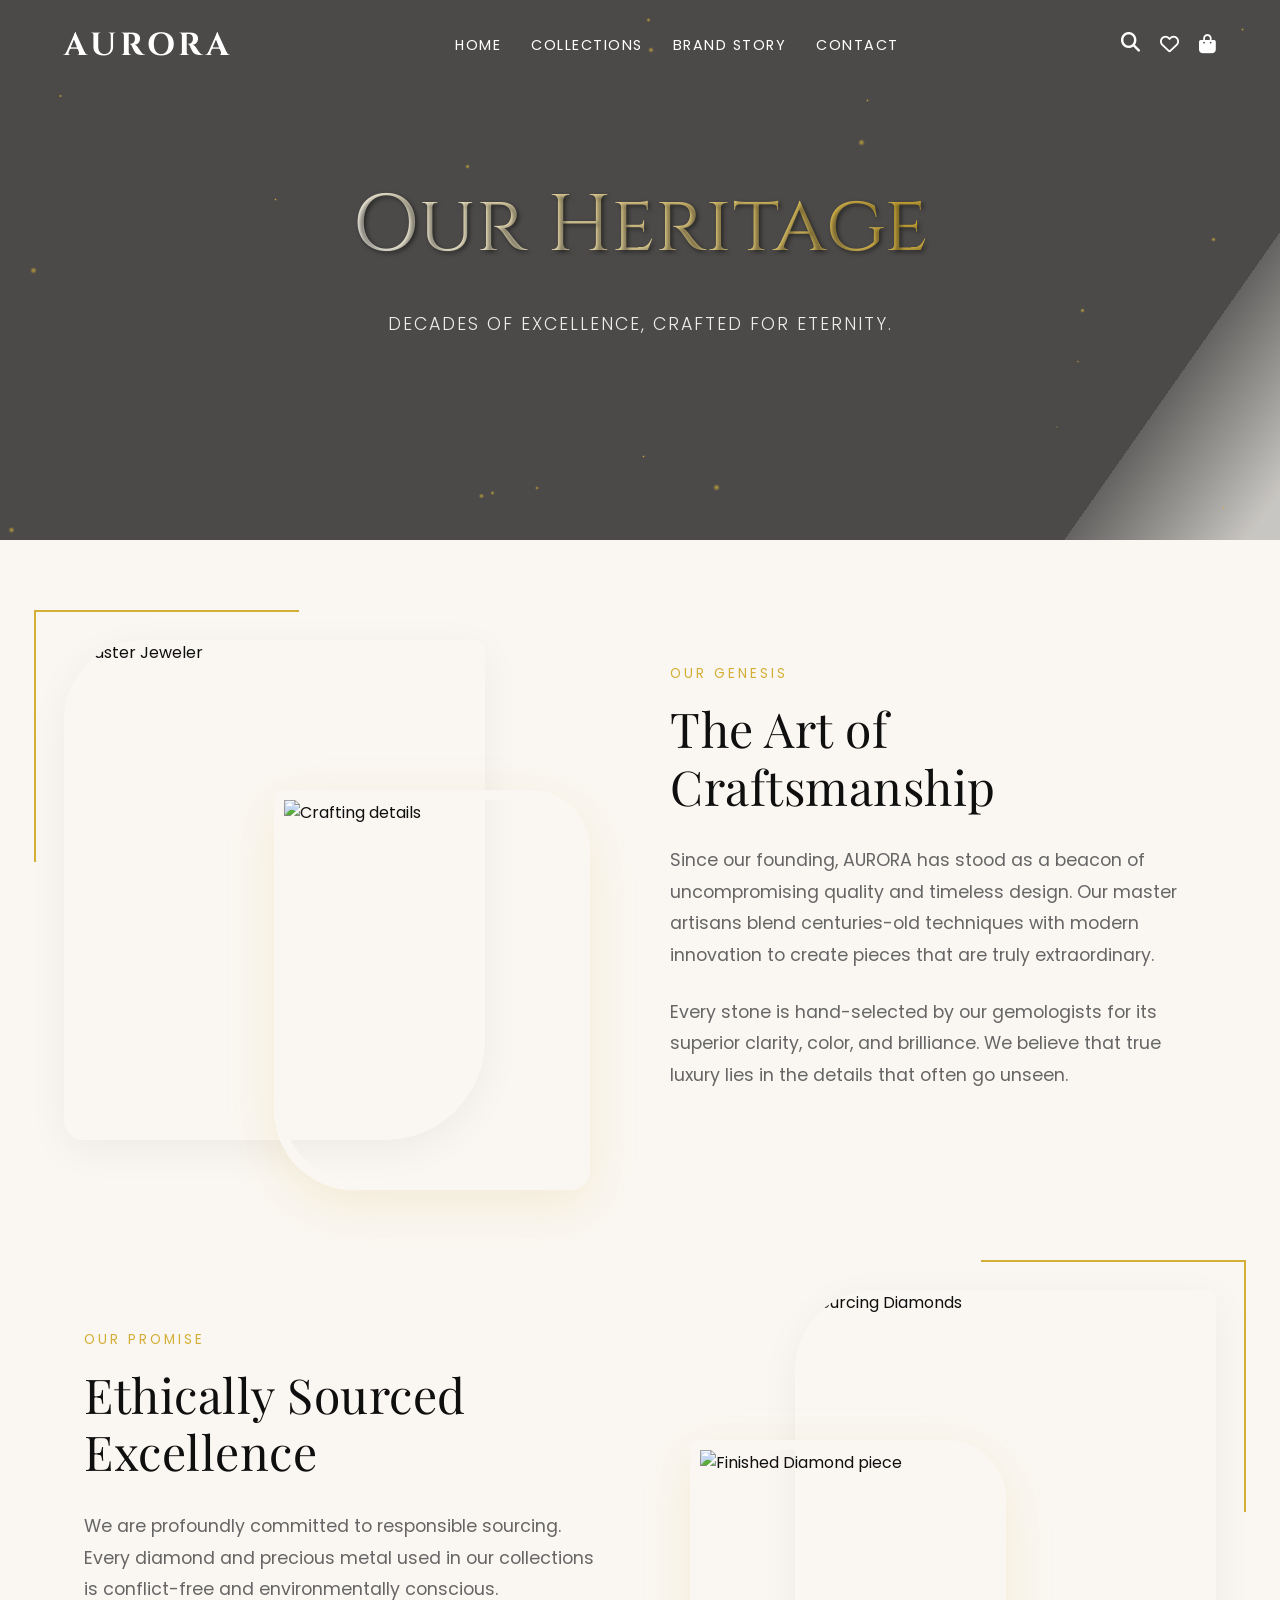
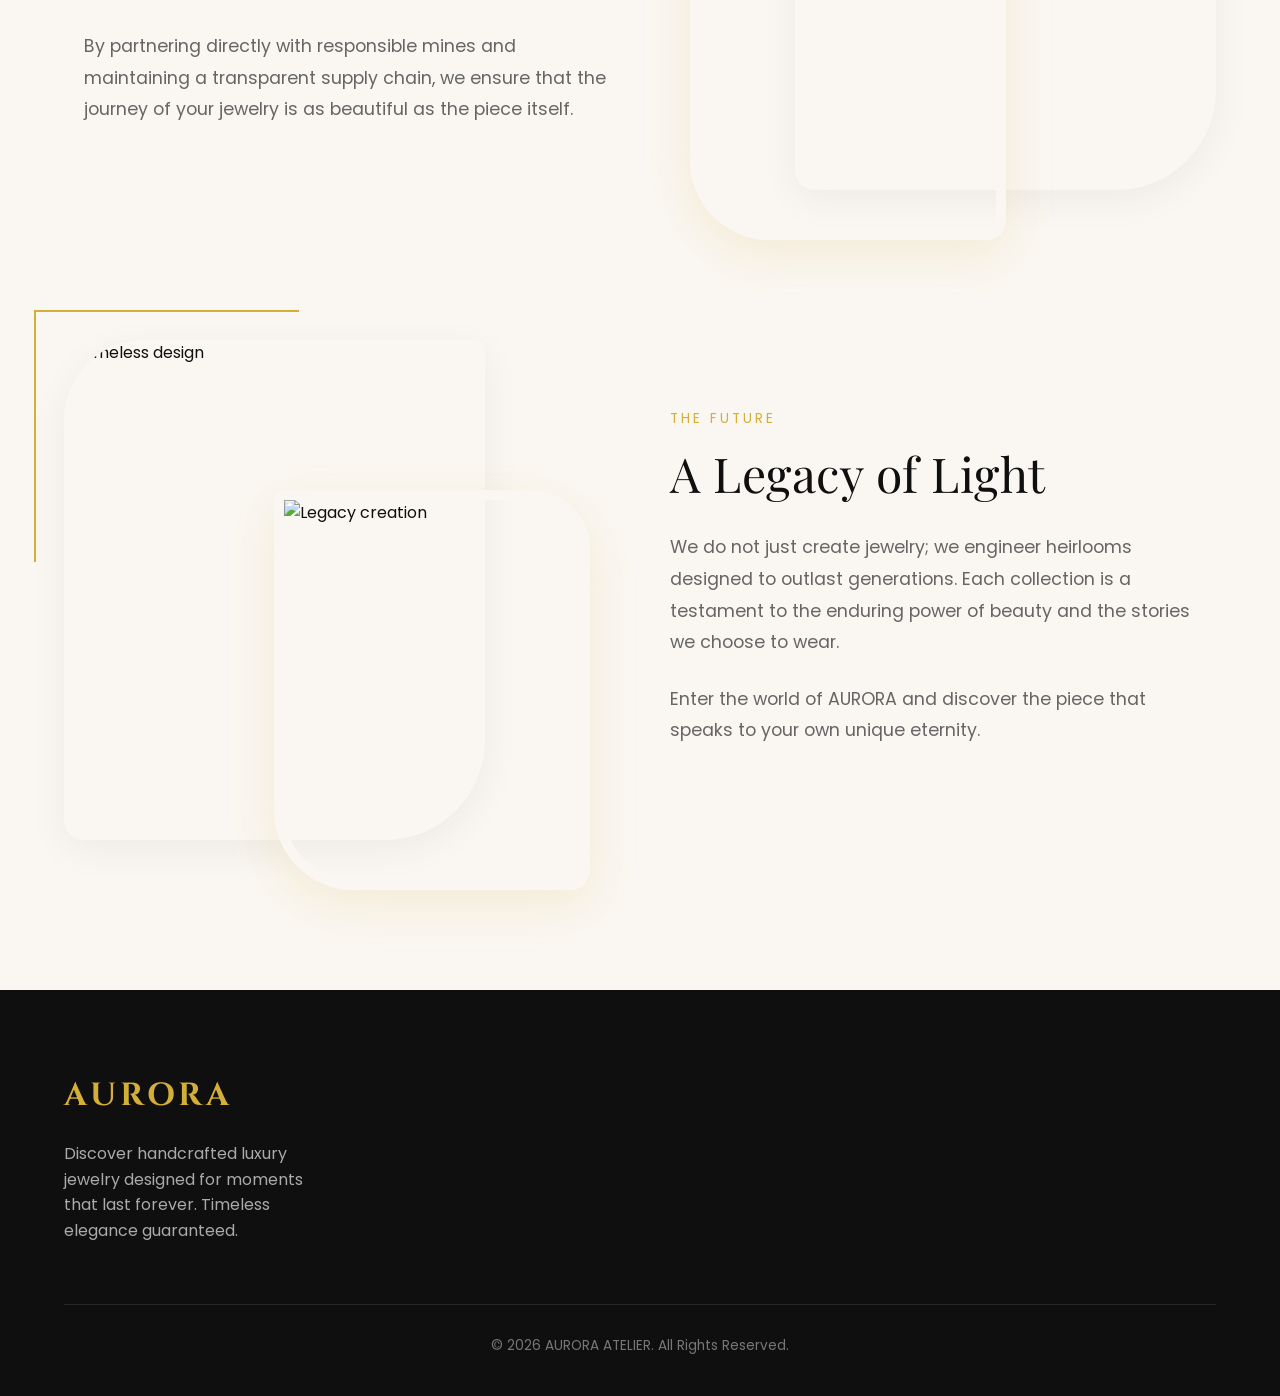
==== about.html @ 14963437 "Initial commit" ====
<!DOCTYPE html>
<html lang="en">

<head>
    <meta charset="UTF-8">
    <meta name="viewport" content="width=device-width, initial-scale=1.0">
    <title>Brand Story | AURORA Luxury Jewelry</title>
    <!-- FontAwesome -->
    <link rel="stylesheet" href="https://cdnjs.cloudflare.com/ajax/libs/font-awesome/6.4.0/css/all.min.css">
    <link rel="stylesheet" href="style.css">
    <style>
        .story-section-page {
            padding: 100px 0;
            background-color: var(--bg-color);
        }

        .story-container-alt {
            display: flex;
            align-items: center;
            gap: 80px;
            margin-bottom: 150px;
        }

        .story-image-group {
            flex: 1;
            position: relative;
            min-height: 500px;
        }

        .story-img-main {
            width: 80%;
            height: 500px;
            object-fit: cover;
            position: relative;
            z-index: 2;
            box-shadow: var(--box-shadow-premium);
            border-radius: 80px 10px 100px 20px;
            transition: border-radius 0.5s ease;
        }

        .story-img-main:hover {
            border-radius: 20px 100px 10px 80px;
        }

        .story-img-accent {
            position: absolute;
            width: 60%;
            height: 400px;
            object-fit: cover;
            bottom: -50px;
            right: 0;
            z-index: 3;
            border: 10px solid var(--bg-color);
            box-shadow: var(--box-shadow-hover);
            border-radius: 10px 60px 20px 80px;
            transition: border-radius 0.5s ease;
        }

        .story-img-accent:hover {
            border-radius: 80px 20px 60px 10px;
        }

        .story-image-group::before {
            content: '';
            position: absolute;
            top: -30px;
            left: -30px;
            width: 50%;
            height: 50%;
            border-top: 2px solid var(--secondary-color);
            border-left: 2px solid var(--secondary-color);
            z-index: 1;
        }

        .story-text-content {
            flex: 1;
            padding-right: 20px;
        }

        .story-tagline {
            color: var(--secondary-color);
            font-family: var(--font-body);
            text-transform: uppercase;
            letter-spacing: 3px;
            font-size: 0.85rem;
            margin-bottom: 15px;
            display: block;
        }

        .story-text-content h2 {
            font-size: 3rem;
            margin-bottom: 30px;
            color: var(--primary-color);
            line-height: 1.2;
        }

        .story-text-content p {
            font-size: 1.1rem;
            color: var(--text-muted);
            margin-bottom: 25px;
            line-height: 1.8;
        }

        .story-container-alt.reverse {
            flex-direction: row-reverse;
        }

        .story-container-alt.reverse .story-image-group::before {
            left: auto;
            right: -30px;
            border-left: none;
            border-right: 2px solid var(--secondary-color);
        }

        .story-container-alt.reverse .story-img-main {
            margin-left: auto;
        }

        .story-container-alt.reverse .story-img-accent {
            left: 0;
            right: auto;
        }

        .story-container-alt.reverse .story-text-content {
            padding-right: 0;
            padding-left: 20px;
        }

        @media (max-width: 900px) {
            .story-container-alt {
                flex-direction: column !important;
                gap: 60px;
                margin-bottom: 100px;
            }

            .story-image-group {
                width: 100%;
                min-height: auto;
            }

            .story-img-main,
            .story-img-accent {
                position: static;
                width: 100%;
                height: 350px;
                margin-bottom: 20px;
                border: none;
            }

            .story-image-group::before {
                display: none;
            }

            .story-text-content {
                padding: 0 !important;
            }
        }
    </style>
</head>

<body>

    <!-- Header & Navigation -->
    <header class="header">
        <div class="container nav-container">
            <a href="index.html" class="logo">AURORA</a>

            <nav class="nav-menu">
                <a href="index.html" class="nav-link">Home</a>
                <a href="collections.html" class="nav-link">Collections</a>
                <a href="about.html" class="nav-link">Brand Story</a>
                <a href="contact.html" class="nav-link">Contact</a>
            </nav>

            <div class="header-icons">
                <i class="fa-solid fa-magnifying-glass" title="Search"></i>
                <a href="favourite.html"><i class="fa-regular fa-heart" title="Wishlist"></i></a>
                <a href="addedtocart.html"><i class="fa-solid fa-bag-shopping" title="Cart"></i></a>
                <button class="hamburger">
                    <i class="fa-solid fa-bars"></i>
                </button>
            </div>
        </div>
    </header>

    <!-- Page Hero Section -->
    <section class="hero page-hero">
        <div class="hero-bg reveal-image"
            style="background-image: url('https://images.pexels.com/photos/1446161/pexels-photo-1446161.jpeg');">
        </div>
        <div class="particles"></div>
        <div class="hero-content reveal-fade">
            <h1 class="hero-title">Our Heritage</h1>
            <p class="hero-subtitle">Decades of excellence, crafted for eternity.</p>
        </div>
    </section>

    <section class="story-section-page">
        <div class="container">
            <div class="story-container-alt">
                <div class="story-image-group reveal-card-left">
                    <img src="https://cdn.pixabay.com/photo/2016/11/29/03/23/accessory-1867039_1280.jpg"
                        alt="Master Jeweler" class="story-img-main">
                    <img src="https://images.pexels.com/photos/1446161/pexels-photo-1446161.jpeg" alt="Crafting details"
                        class="story-img-accent reveal-image" style="transition-delay: 0.2s;">
                </div>
                <div class="story-text-content reveal-fade" style="transition-delay: 0.1s;">
                    <span class="story-tagline">Our Genesis</span>
                    <h2 class="reveal-text">The Art of Craftsmanship</h2>
                    <p>Since our founding, AURORA has stood as a beacon of uncompromising quality and timeless design.
                        Our master artisans blend centuries-old techniques with modern innovation to create pieces that
                        are truly extraordinary.</p>
                    <p>Every stone is hand-selected by our gemologists for its superior clarity, color, and brilliance.
                        We believe that true luxury lies in the details that often go unseen.</p>
                </div>
            </div>

            <div class="story-container-alt reverse">
                <div class="story-image-group reveal-card-right">
                    <img src="https://images.pexels.com/photos/33222148/pexels-photo-33222148.jpeg"
                        alt="Sourcing Diamonds" class="story-img-main">
                    <img src="https://images.pexels.com/photos/2735981/pexels-photo-2735981.jpeg"
                        alt="Finished Diamond piece" class="story-img-accent reveal-image"
                        style="transition-delay: 0.2s;">
                </div>
                <div class="story-text-content reveal-fade" style="transition-delay: 0.1s;">
                    <span class="story-tagline">Our Promise</span>
                    <h2 class="reveal-text">Ethically Sourced Excellence</h2>
                    <p>We are profoundly committed to responsible sourcing. Every diamond and precious metal used in our
                        collections is conflict-free and environmentally conscious.</p>
                    <p>By partnering directly with responsible mines and maintaining a transparent supply chain, we
                        ensure that the journey of your jewelry is as beautiful as the piece itself.</p>
                </div>
            </div>

            <div class="story-container-alt" style="margin-bottom: 50px;">
                <div class="story-image-group reveal-card-left">
                    <img src="https://plus.unsplash.com/premium_photo-1681276169450-4504a2442173?q=80&w=387&auto=format&fit=crop&ixlib=rb-4.1.0&ixid=M3wxMjA3fDB8MHxwaG90by1wYWdlfHx8fGVufDB8fHx8fA%3D%3D"
                        alt="Timeless design" class="story-img-main">
                    <img src="https://cdn.pixabay.com/photo/2023/05/23/09/23/pearl-8012322_1280.jpg"
                        alt="Legacy creation" class="story-img-accent reveal-image" style="transition-delay: 0.2s;">
                </div>
                <div class="story-text-content reveal-fade" style="transition-delay: 0.1s;">
                    <span class="story-tagline">The Future</span>
                    <h2 class="reveal-text">A Legacy of Light</h2>
                    <p>We do not just create jewelry; we engineer heirlooms designed to outlast generations. Each
                        collection is a testament to the enduring power of beauty and the stories we choose to wear.</p>
                    <p>Enter the world of AURORA and discover the piece that speaks to your own unique eternity.</p>
                </div>
            </div>
        </div>
    </section>

    <!-- Footer -->
    <footer class="footer">
        <div class="container">
            <div class="footer-grid">
                <div class="footer-brand">
                    <a href="index.html" class="logo">AURORA</a>
                    <p>Discover handcrafted luxury jewelry designed for moments that last forever. Timeless elegance
                        guaranteed.</p>
                </div>
            </div>

            <div class="footer-bottom">
                <p>&copy; 2026 AURORA ATELIER. All Rights Reserved.</p>
            </div>
        </div>
    </footer>

    <!-- Search Overlay -->
    <div class="search-overlay">
        <div class="search-close"><i class="fa-solid fa-xmark"></i></div>
        <div class="search-container">
            <h2>What are you looking for?</h2>
            <form class="search-form"
                onsubmit="event.preventDefault(); window.location.href='collections.html?search=' + encodeURIComponent(this.querySelector('input').value);">
                <div class="search-input-group">
                    <input type="text" placeholder="Search collections, products..." required>
                    <button type="submit" class="search-btn"><i class="fa-solid fa-arrow-right"></i></button>
                </div>
            </form>
            <div class="search-suggestions">
                <span>Popular:</span>
                <a href="collections.html?search=Bridal">Bridal Sets</a>
                <a href="collections.html?search=Eternity">Eternity Rings</a>
                <a href="collections.html?search=Gold">Gold Chains</a>
                <a href="collections.html?search=Bespoke">Bespoke</a>
            </div>
        </div>
    </div>

    <script src="script.js"></script>
</body>

</html>
---- style.css ----
@import url('https://fonts.googleapis.com/css2?family=Cinzel:wght@400;500;600;700&family=Playfair+Display:ital,wght@0,400;0,500;0,600;0,700;1,400;1,500&family=Poppins:wght@300;400;500;600&display=swap');

:root {
  --primary-color: #0f0f0f;
  --secondary-color: #d4af37;
  --accent-color: #f7e7ce;
  --bg-color: #faf7f2;
  --white: #ffffff;
  --text-muted: #666666;

  --font-heading: 'Playfair Display', serif;
  --font-body: 'Poppins', sans-serif;
  --font-display: 'Cinzel', serif;

  --transition-fast: 0.3s ease;
  --transition-slow: 0.8s cubic-bezier(0.16, 1, 0.3, 1);
  --box-shadow-premium: 0 10px 40px rgba(0, 0, 0, 0.05);
  --box-shadow-hover: 0 15px 50px rgba(212, 175, 55, 0.15);
}

* {
  margin: 0;
  padding: 0;
  box-sizing: border-box;
}

html {
  font-size: 16px;
  scroll-behavior: smooth;
}

body {
  font-family: var(--font-body);
  background-color: var(--bg-color);
  color: var(--primary-color);
  line-height: 1.6;
  overflow-x: hidden;
}

h1,
h2,
h3,
h4,
h5,
h6 {
  font-family: var(--font-heading);
  font-weight: 500;
  color: var(--primary-color);
}

a {
  text-decoration: none;
  color: inherit;
  transition: var(--transition-fast);
}

ul {
  list-style: none;
}

img {
  max-width: 100%;
  border-radius: 0;
  display: block;
}

/* Base Utility Classes */
.container {
  width: 90%;
  max-width: 1400px;
  margin: 0 auto;
}

.text-center {
  text-align: center;
}

.section-title {
  text-align: center;
  margin: 0 auto 3rem auto;
  font-size: 2.5rem;
  position: relative;
  display: table;
}

.section-title::after {
  content: '';
  display: block;
  width: 60px;
  height: 2px;
  background-color: var(--secondary-color);
  margin: 15px auto 0;
  transition: width var(--transition-fast);
}

.section-title:hover::after {
  width: 100px;
}

.section-subtitle {
  text-align: center;
  font-family: var(--font-body);
  color: var(--text-muted);
  margin-bottom: 4rem;
  letter-spacing: 2px;
  text-transform: uppercase;
  font-size: 0.9rem;
}

/* Animations */
@keyframes shimmer {
  0% {
    background-position: -1000px 0;
  }

  100% {
    background-position: 1000px 0;
  }
}

@keyframes float {
  0% {
    transform: translateY(0px);
  }

  50% {
    transform: translateY(-10px);
  }

  100% {
    transform: translateY(0px);
  }
}

@keyframes fadeUp {
  from {
    opacity: 0;
    transform: translateY(30px);
  }

  to {
    opacity: 1;
    transform: translateY(0);
  }
}

.reveal,
.reveal-fade,
.reveal-image,
.reveal-text {
  opacity: 0;
  transform: translateY(50px);
  transition: all var(--transition-slow);
}

.reveal.active,
.reveal-fade.active,
.reveal-image.active,
.reveal-text.active,
.reveal-card-left.active,
.reveal-card-zoom.active,
.reveal-card-right.active {
  opacity: 1;
  transform: translateY(0) translateX(0) scale(1);
}

/* Custom Card Reveal Directions */
.reveal-card-left {
  opacity: 0;
  transform: translateX(-150px);
  transition: all 1s cubic-bezier(0.19, 1, 0.22, 1);
}

.reveal-card-zoom {
  opacity: 0;
  transform: scale(0.8);
  transition: all 1s cubic-bezier(0.19, 1, 0.22, 1);
  transition-delay: 0.1s;
}

.reveal-card-right {
  opacity: 0;
  transform: translateX(150px);
  transition: all 1s cubic-bezier(0.19, 1, 0.22, 1);
}

@keyframes swingTiltIn {
  0% {
    opacity: 0;
    transform: translateY(120px) rotateX(45deg) rotateY(15deg) scale(0.85);
  }

  60% {
    opacity: 1;
    transform: translateY(-20px) rotateX(-15deg) rotateY(-5deg) scale(1.05);
  }

  80% {
    transform: translateY(10px) rotateX(10deg) rotateY(5deg) scale(0.98);
  }

  100% {
    opacity: 1;
    transform: translateY(0) rotateX(0) rotateY(0) scale(1);
  }
}

.reveal-tilt {
  opacity: 0;
  transform-style: preserve-3d;
  transform-origin: bottom center;
}

.reveal-tilt.active {
  animation: swingTiltIn 1.4s cubic-bezier(0.2, 0.8, 0.2, 1) forwards;
}

/* Base text overrides for luxury feel */
h1,
h2,
h3,
h4,
h5,
h6 {
  font-family: var(--font-heading);
  font-weight: 300;
  color: var(--primary-color);
  letter-spacing: 0.5px;
}

/* Buttons */
.btn {
  display: inline-block;
  padding: 15px 35px;
  border: 1px solid var(--secondary-color);
  background: transparent;
  color: var(--primary-color);
  font-family: var(--font-body);
  text-transform: uppercase;
  letter-spacing: 2px;
  font-size: 0.85rem;
  font-weight: 500;
  cursor: pointer;
  position: relative;
  overflow: hidden;
  z-index: 1;
  border-radius: 50px;
  transition: color var(--transition-fast), background-color var(--transition-fast), border-color var(--transition-fast);
}

.btn::before {
  content: '';
  position: absolute;
  top: 0;
  left: 0;
  width: 0;
  height: 100%;
  background-color: var(--secondary-color);
  z-index: -1;
  transition: width var(--transition-fast);
}

.btn:hover {
  color: var(--white);
}

.btn:hover::before {
  width: 100%;
}

.btn-primary {
  background-color: var(--secondary-color);
  color: var(--white);
}

.btn-primary::before {
  background-color: var(--primary-color);
}

/* Header & Navigation */
.header {
  position: fixed;
  top: 0;
  left: 0;
  width: 100%;
  z-index: 1000;
  padding: 20px 0;
  transition: all var(--transition-fast);
  background: transparent;
}

.header.scrolled {
  background-color: rgba(255, 255, 255, 0.95);
  backdrop-filter: blur(10px);
  padding: 15px 0;
  box-shadow: 0 2px 20px rgba(0, 0, 0, 0.05);
}

.header.scrolled .nav-link,
.header.scrolled .logo,
.header.scrolled .header-icons i {
  color: var(--primary-color);
}

.nav-container {
  display: flex;
  justify-content: space-between;
  align-items: center;
}

.logo {
  font-family: var(--font-display);
  font-size: 2rem;
  font-weight: 700;
  color: var(--white);
  letter-spacing: 4px;
  text-transform: uppercase;
  transition: var(--transition-fast);
}

.nav-menu {
  display: flex;
  gap: 30px;
}

.nav-link {
  font-family: var(--font-body);
  font-size: 0.9rem;
  color: var(--white);
  text-transform: uppercase;
  letter-spacing: 1.5px;
  position: relative;
  transition: var(--transition-fast);
}

.nav-link::after {
  content: '';
  position: absolute;
  width: 0;
  height: 1px;
  bottom: -5px;
  left: 0;
  background-color: var(--secondary-color);
  transition: width var(--transition-fast);
}

.nav-link:hover::after {
  width: 100%;
}

.header-icons {
  display: flex;
  gap: 20px;
}

.header-icons i {
  color: var(--white);
  font-size: 1.2rem;
  cursor: pointer;
  transition: var(--transition-fast);
}

.header-icons i:hover {
  color: var(--secondary-color);
}

.hamburger {
  display: none;
  cursor: pointer;
  background: none;
  border: none;
}

.hamburger i {
  font-size: 1.5rem;
  color: var(--white);
}

.header.scrolled .hamburger i {
  color: var(--primary-color);
}

/* Image hover zoom */
.image-zoom-wrapper {
  overflow: hidden;
  position: relative;
}

.image-zoom-wrapper img {
  transform: scale(1.05);
  transition: transform 2s cubic-bezier(0.19, 1, 0.22, 1);
}

.image-zoom-wrapper:hover img {
  transform: scale(1.1);
}

/* Modals */
.overlay {
  position: fixed;
  top: 0;
  left: 0;
  width: 100%;
  height: 100%;
  background: rgba(15, 15, 15, 0.8);
  backdrop-filter: blur(5px);
  z-index: 2000;
  opacity: 0;
  visibility: hidden;
  transition: var(--transition-fast);
}

.overlay.active {
  opacity: 1;
  visibility: visible;
}

/* Footer */
.footer {
  background-color: var(--primary-color);
  color: var(--white);
  padding: 80px 0 40px;
}

.footer-grid {
  display: grid;
  grid-template-columns: repeat(4, 1fr);
  gap: 40px;
  margin-bottom: 60px;
}

.footer-brand {
/* grid-column: span 2; */
  grid-column: span 1;
}

.footer-brand .logo {
  color: var(--secondary-color);
  margin-bottom: 20px;
  display: block;
}

.footer-brand p {
  color: #aaaaaa;
  max-width: 300px;
}

.footer-section h4 {
  color: var(--white);
  font-family: var(--font-body);
  text-transform: uppercase;
  letter-spacing: 2px;
  margin-bottom: 25px;
  font-size: 1rem;
  position: relative;
  display: inline-block;
}

.footer-section h4::after {
  content: '';
  position: absolute;
  bottom: -8px;
  left: 0;
  width: 30px;
  height: 1px;
  background-color: var(--secondary-color);
}

.footer-links {
  display: flex;
  flex-direction: column;
  gap: 15px;
}

.footer-links a {
  color: #aaaaaa;
  font-size: 0.9rem;
  transition: var(--transition-fast);
}

.footer-links a:hover {
  color: var(--secondary-color);
  padding-left: 5px;
}

.footer-social {
  display: flex;
  gap: 15px;
  margin-top: 20px;
}

.footer-social a {
  display: flex;
  align-items: center;
  justify-content: center;
  width: 40px;
  height: 40px;
  border: 1px solid rgba(255, 255, 255, 0.1);
  border-radius: 50%;
  color: var(--white);
  transition: var(--transition-fast);
}

.footer-social a:hover {
  background-color: var(--secondary-color);
  border-color: var(--secondary-color);
  transform: translateY(-3px);
}

.footer-bottom {
  text-align: center;
  padding-top: 30px;
  border-top: 1px solid rgba(255, 255, 255, 0.1);
  color: #777777;
  font-size: 0.85rem;
}

/* Hero Section */
.hero {
  height: 100vh;
  min-height: 600px;
  position: relative;
  display: flex;
  align-items: center;
  justify-content: center;
  text-align: center;
  color: var(--white);
  overflow: hidden;
}

.page-hero {
  height: 60vh;
  min-height: 400px;
}

.hero-bg {
  position: absolute;
  top: 0;
  left: 0;
  width: 100%;
  height: 100%;
  background: url('https://images.unsplash.com/photo-1599643477873-1002347101cf?q=80&w=1920&auto=format&fit=crop') no-repeat center center/cover;
  z-index: 0;
  transform: scale(1.1);
  animation: bgZoom 20s infinite alternate linear;
}

.hero-bg::after {
  content: '';
  position: absolute;
  top: 0;
  left: 0;
  width: 100%;
  height: 100%;
  /* background: linear-gradient(to bottom, rgba(0, 0, 0, 0.7) 0%, rgba(0, 0, 0, 0.4) 50%, rgba(0, 0, 0, 0.9) 100%); */
  /* background: linear-gradient(125deg, rgba(0, 0, 0, 0.7) 0%, rgba(0, 0, 0, 0.6) 68%, rgba(0, 0, 0, 0.2) 98%); */
  background: linear-gradient(125deg, rgba(0, 0, 0, 0.7) 87%, rgba(0, 0, 0, 0.6) 68%, rgba(0, 0, 0, 0.2) 98%);

}

@keyframes bgZoom {
  0% {
    transform: scale(1);
  }

  100% {
    transform: scale(1.15);
  }
}

/* Floating Particles wrapper */
.particles {
  position: absolute;
  top: 0;
  left: 0;
  width: 100%;
  height: 100%;
  pointer-events: none;
  z-index: 1;
}

.particle {
  position: absolute;
  background: radial-gradient(circle, rgba(212, 175, 55, 0.8) 0%, rgba(212, 175, 55, 0) 70%);
  border-radius: 50%;
  animation: float 4s infinite ease-in-out alternate;
}

.hero-content {
  position: relative;
  z-index: 2;
  max-width: 855px;
  padding: 0 20px;
}

.hero-title {
  font-size: 5rem;
  font-family: var(--font-display);
  margin-bottom: 20px;
  text-shadow: 2px 2px 4px rgba(0, 0, 0, 0.5);
  background: linear-gradient(45deg, #fff, var(--secondary-color), #fff);
  background-size: 200% auto;
  -webkit-background-clip: text;
  background-clip: text;
  -webkit-text-fill-color: transparent;
  animation: shimmer 5s infinite linear;
}

.hero-subtitle {
  font-size: 1.1rem;
  margin-bottom: 40px;
  font-weight: 300;
  letter-spacing: 2px;
  text-transform: uppercase;
  color: rgba(255, 255, 255, 0.9);
}

.hero-buttons {
  display: flex;
  gap: 20px;
  justify-content: center;
}

.hero-buttons .btn {
  border-color: var(--white);
  color: var(--white);
}

.hero-buttons .btn:hover {
  border-color: var(--secondary-color);
}

.hero-buttons .btn-primary {
  border-color: var(--secondary-color);
}

/* Sections Base */
.section {
  padding: 50px 0;
}

.bg-light {
  background-color: var(--white);
}

/* Featured Collections */
.collection-grid {
  display: grid;
  grid-template-columns: repeat(auto-fit, minmax(300px, 1fr));
  gap: 30px;
}

/* Continuous Marquee Slider */
.slider-marquee {
  width: 100%;
  overflow: hidden;
  background: var(--bg-color);
  padding: 40px 0 0 0;
  display: flex;
  white-space: nowrap;
  position: relative;
}

.slider-marquee::before,
.slider-marquee::after {
  content: '';
  position: absolute;
  top: 0;
  width: 15vh;
  height: 100%;
  z-index: 2;
}

.slider-marquee::before {
  left: 0;
  background: linear-gradient(to right, var(--bg-color) 0%, transparent 100%);
}

.slider-marquee::after {
  right: 0;
  background: linear-gradient(to left, var(--bg-color) 0%, transparent 100%);
}

.marquee-track {
  display: flex;
  gap: 20px;
  animation: scrollMarquee 30s linear infinite;
  padding-left: 20px;
}

.marquee-track:hover {
  animation-play-state: paused;
}

.marquee-track img {
  height: 150px;
  width: auto;
  min-width: 150px;
  object-fit: cover;
  border-radius: 100px;
  opacity: 0.85;
  transition: opacity var(--transition-fast), transform var(--transition-fast);
  cursor: pointer;
  box-shadow: 0 5px 15px rgba(0, 0, 0, 0.05);
}

.marquee-track img:hover {
  opacity: 1;
  transform: scale(1.05);
}

@keyframes scrollMarquee {
  0% {
    transform: translateX(0);
  }

  100% {
    transform: translateX(calc(-50% - 10px));
  }

  /* Scrolls exactly half the dual track */
}

/* High Jewelry Card Luxury Redesign */
.collection-card {
  position: relative;
  overflow: hidden;
  display: block;
  border-radius: 20px;
  border: 1px solid rgba(212, 175, 55, 0.2);
  box-shadow: 0 10px 40px rgba(0, 0, 0, 0.2);
  transition: all 0.8s cubic-bezier(0.19, 1, 0.22, 1);
  padding: 0;
  background: var(--primary-color);
}

.collection-card:hover {
  transform: translateY(-5px) scale(1.04);
  border-color: rgba(212, 175, 55, 0.4);
  box-shadow: 0 25px 50px rgba(212, 175, 55, 0.15);
}

.collection-img {
  width: 100%;
  height: 380px;
  overflow: hidden;
  position: relative;
  border-radius: 20px;
}

.collection-img::after {
  content: '';
  position: absolute;
  top: 0;
  left: 0;
  width: 100%;
  height: 100%;
  background: linear-gradient(to top, rgba(0, 0, 0, 0.95) 0%, rgba(15, 15, 15, 0.3) 50%, rgba(212, 175, 55, 0.05) 100%);
  z-index: 1;
  transition: opacity 1.2s cubic-bezier(0.19, 1, 0.22, 1);
  opacity: 0.8;
}

.collection-card:hover .collection-img::after {
  opacity: 1;
  background: linear-gradient(to top, rgba(0, 0, 0, 0.98) 0%, rgba(212, 175, 55, 0.4) 50%, transparent 100%);
}

.collection-img img {
  width: 100%;
  height: 100%;
  object-fit: cover;
  transition: transform 1.5s cubic-bezier(0.19, 1, 0.22, 1), filter 1.5s ease;
  transform: scale(1.02);
}

.collection-card:hover .collection-img img {
  transform: scale(1.2) rotate(2deg);
  filter: brightness(1.1) contrast(1.1);
}

.collection-card::before {
  content: '';
  position: absolute;
  top: 25px;
  left: 25px;
  right: 25px;
  bottom: 25px;
  border: 1px solid rgba(212, 175, 55, 0);
  border-radius: 12px;
  z-index: 2;
  transition: all 1s cubic-bezier(0.19, 1, 0.22, 1);
  pointer-events: none;
  transform: scale(0.95);
  box-shadow: inset 0 0 20px rgba(212, 175, 55, 0);
}

.collection-card:hover::before {
  border-color: rgba(212, 175, 55, 0.8);
  transform: scale(1);
  box-shadow: inset 0 0 30px rgba(212, 175, 55, 0.4);
}

.collection-info {
  position: absolute;
  bottom: 0;
  left: 0;
  width: 100%;
  padding: 50px 40px;
  color: var(--white);
  z-index: 3;
  transform: translateY(40px);
  opacity: 0;
  transition: all 0.8s cubic-bezier(0.19, 1, 0.22, 1);
}

.collection-card:hover .collection-info {
  transform: translateY(0);
  opacity: 1;
}

.collection-info h3 {
  color: var(--white);
  font-family: var(--font-display);
  font-size: 2.2rem;
  margin-bottom: 20px;
  font-weight: 400;
  letter-spacing: 2px;
  text-shadow: 0 4px 15px rgba(0, 0, 0, 0.9);
  transform: translateY(20px);
  opacity: 0;
  transition: all 0.8s cubic-bezier(0.19, 1, 0.22, 1);
  transition-delay: 0.1s;
}

.collection-card:hover .collection-info h3 {
  transform: translateY(0);
  opacity: 1;
}

.explore {
  font-size: 0.85rem;
  text-transform: uppercase;
  letter-spacing: 3px;
  display: inline-flex;
  align-items: center;
  gap: 15px;
  color: var(--secondary-color);
  opacity: 0;
  transform: translateX(-15px);
  transition: all 0.6s cubic-bezier(0.19, 1, 0.22, 1);
  transition-delay: 0.1s;
}

.product-price {
  font-family: var(--font-body);
  font-size: 1.1rem;
  color: var(--secondary-color);
  margin-bottom: 20px;
  opacity: 0;
  transform: translateY(20px);
  transition: all 0.8s cubic-bezier(0.19, 1, 0.22, 1);
  transition-delay: 0.15s;
}

.collection-card:hover .product-price {
  opacity: 1;
  transform: translateY(0);
}

.product-actions-inline {
  display: flex;
  align-items: center;
  gap: 20px;
  opacity: 0;
  transform: translateY(20px);
  transition: all 0.8s cubic-bezier(0.19, 1, 0.22, 1);
  transition-delay: 0.2s;
}

.collection-card:hover .product-actions-inline {
  opacity: 1;
  transform: translateY(0);
}

.action-btn-text {
  background: transparent;
  border: none;
  border-bottom: 1px solid var(--secondary-color);
  color: var(--white);
  padding-bottom: 5px;
  font-family: var(--font-body);
  text-transform: uppercase;
  letter-spacing: 2px;
  font-size: 0.8rem;
  cursor: pointer;
  display: flex;
  align-items: center;
  gap: 10px;
  transition: var(--transition-fast);
}

.action-btn-text:hover {
  color: var(--secondary-color);
  gap: 15px;
}

.icon-btn {
  background: transparent;
  border: 1px solid rgba(255, 255, 255, 0.3);
  width: 40px;
  height: 40px;
  border-radius: 50%;
  color: var(--white);
  cursor: pointer;
  transition: var(--transition-fast);
  display: flex;
  align-items: center;
  justify-content: center;
}

.icon-btn:hover {
  background: var(--secondary-color);
  border-color: var(--secondary-color);
  transform: scale(1.1);
}

.icon-btn.active {
  background: var(--secondary-color);
  border-color: var(--secondary-color);
}

.collection-card:hover .explore {
  opacity: 1;
  transform: translateX(0);
}

.explore i {
  transition: transform 0.3s ease;
}

.explore:hover i {
  transform: translateX(5px);
}

/* Best Sellers/Coveted Pieces Luxury Redesign */
.product-grid {
  display: grid;
  grid-template-columns: repeat(auto-fit, minmax(280px, 1fr));
  gap: 40px;
}

.product-card {
  text-align: center;
  position: relative;
}

/* Disable card animation effects for Coveted Pieces section on hover */
.best-sellers .collection-card:hover {
  transform: none;
  border-color: rgba(212, 175, 55, 0.2);
  box-shadow: 0 10px 40px rgba(0, 0, 0, 0.2);
}

.best-sellers .collection-card:hover .collection-img img {
  transform: scale(1.02);
  filter: none;
}

.best-sellers .collection-card:hover .collection-img::after {
  opacity: 0.8;
  background: linear-gradient(to top, rgba(0, 0, 0, 0.95) 0%, rgba(15, 15, 15, 0.3) 50%, rgba(212, 175, 55, 0.05) 100%);
}

.best-sellers .collection-card:hover::before {
  border-color: transparent;
  transform: scale(0.95);
  box-shadow: none;
}

/* Custom text and content hover animations for Coveted Pieces */
.best-sellers .collection-info {
  transform: scale(0.95) translateY(20px);
  filter: blur(5px);
  opacity: 0;
}

.best-sellers .collection-card:hover .collection-info {
  transform: scale(1) translateY(0);
  filter: blur(0);
  opacity: 1;
}

/* Base title styling stays in place, opacity is 1 because spans will be hidden */
.best-sellers .collection-info h3 {
  opacity: 1;
  transform: none;
}

.hover-char {
  display: inline-block;
  opacity: 0;
  transform: translate(var(--tx), var(--ty)) scale(0);
  transition: all 0.6s cubic-bezier(0.19, 1, 0.22, 1);
}

.best-sellers .collection-card:hover .hover-char {
  opacity: 1;
  transform: translate(0, 0) scale(1);
}

.best-sellers .product-price {
  opacity: 0;
  transform: translateX(30px);
}

.best-sellers .collection-card:hover .product-price {
  opacity: 1;
  transform: translateX(0);
}

.best-sellers .product-actions-inline {
  opacity: 0;
  transform: translateY(30px) scale(0.9);
}

.best-sellers .collection-card:hover .product-actions-inline {
  opacity: 1;
  transform: translateY(0) scale(1);
}

.product-img-wrapper {
  position: relative;
  overflow: hidden;
  margin-bottom: 25px;
  background-color: var(--white);
  padding-top: 125%;
  /* 4:5 aspect ratio */
  border-radius: 12px;
  box-shadow: 0 10px 30px rgba(0, 0, 0, 0.05);
}

/* Removed Animated Frame */

.product-img {
  position: absolute;
  top: 0;
  left: 0;
  width: 100%;
  height: 100%;
  object-fit: cover;
}

.hover-img {
  display: none;
}

/* Removed old product-info styles */

/* Brand Story Parallax */
.story-section {
  position: relative;
  height: 60vh;
  min-height: 400px;
  display: flex;
  align-items: center;
  background: url('https://images.unsplash.com/photo-1599643478514-4a5202812297?q=80&w=1920&auto=format&fit=crop') no-repeat center center/cover;
  background-attachment: fixed;
}

.story-section::before {
  content: '';
  position: absolute;
  top: 0;
  left: 0;
  width: 100%;
  height: 100%;
  background: rgba(15, 15, 15, 0.6);
}

.story-container {
  position: relative;
  z-index: 2;
  text-align: center;
}

.story-content {
  max-width: 800px;
  margin: 0 auto;
  color: var(--white);
}

.story-title {
  font-size: 3rem;
  color: var(--secondary-color);
  margin-bottom: 20px;
}

.story-text {
  font-size: 1.2rem;
  font-style: italic;
  margin-bottom: 30px;
  line-height: 1.8;
}

/* Carousel */
.carousel-container {
  overflow: hidden;
  padding: 20px 0;
}

.carousel-track {
  display: flex;
  gap: 30px;
  width: max-content;
  animation: scroll 30s linear infinite;
}

.carousel-track:hover {
  animation-play-state: paused;
}

.carousel-img {
  width: 300px;
  height: 400px;
  object-fit: cover;
  box-shadow: var(--box-shadow-premium);
}

@keyframes scroll {
  0% {
    transform: translateX(0);
  }

  100% {
    transform: translateX(calc(-330px * 5));
  }
}

/* Testimonials Luxury Redesign */
.premium-testimonials {
  background: var(--primary-color);
  color: var(--white);
  position: relative;
  overflow: hidden;
}

.premium-testimonials .section-title {
  color: var(--secondary-color);
}

.premium-testimonials .section-title::after {
  background: var(--secondary-color);
}

.testimonial-grid {
  display: grid;
  grid-template-columns: repeat(auto-fit, minmax(320px, 1fr));
  gap: 40px;
  position: relative;
  z-index: 2;
}

.testimonial-card {
  background: linear-gradient(145deg, rgba(20, 20, 20, 0.8) 0%, rgba(10, 10, 10, 0.95) 100%);
  padding: 50px 40px;
  border-radius: 16px;
  border: 1px solid rgba(212, 175, 55, 0.15);
  box-shadow: 0 15px 35px rgba(0, 0, 0, 0.3);
  position: relative;
  transition: all 0.6s cubic-bezier(0.19, 1, 0.22, 1);
  display: flex;
  flex-direction: column;
}

.testimonial-card:hover {
  transform: translateY(-10px);
  border-color: rgba(212, 175, 55, 0.5);
  box-shadow: 0 25px 50px rgba(0, 0, 0, 0.5), inset 0 0 20px rgba(212, 175, 55, 0.05);
}

.testimonial-card::before {
  content: '\201C';
  font-family: var(--font-display);
  font-size: 8rem;
  color: rgba(212, 175, 55, 0.08);
  position: absolute;
  top: -10px;
  left: 20px;
  line-height: 1;
  transition: color 0.6s ease;
}

.testimonial-card:hover::before {
  color: rgba(212, 175, 55, 0.2);
}

.stars {
  color: var(--secondary-color);
  margin-bottom: 25px;
  font-size: 0.9rem;
  letter-spacing: 4px;
  z-index: 2;
  position: relative;
}

.review {
  font-size: 1.15rem;
  font-style: italic;
  margin-bottom: 35px;
  line-height: 1.8;
  color: rgba(255, 255, 255, 0.85);
  position: relative;
  z-index: 2;
  flex-grow: 1;
}

.client {
  display: flex;
  align-items: center;
  gap: 20px;
  border-top: 1px solid rgba(255, 255, 255, 0.1);
  padding-top: 25px;
  position: relative;
  z-index: 2;
}

.client-img {
  width: 60px;
  height: 60px;
  border-radius: 50%;
  object-fit: cover;
  border: 2px solid var(--secondary-color);
  box-shadow: 0 5px 15px rgba(212, 175, 55, 0.2);
}

.client-info h4 {
  font-size: 1.1rem;
  margin-bottom: 5px;
  color: var(--white);
  letter-spacing: 1px;
}

.client-info span {
  font-size: 0.85rem;
  color: var(--secondary-color);
  text-transform: uppercase;
  letter-spacing: 2px;
}

/* Social Showcase */
.social-showcase {
  margin-top: 50px;
}

.social-grid {
  display: grid;
  grid-template-columns: repeat(4, 1fr);
}

.social-item {
  position: relative;
  display: block;
  overflow: hidden;
  aspect-ratio: 1;
}

.social-item img {
  width: 100%;
  height: 100%;
  object-fit: cover;
  transition: transform var(--transition-slow);
}

.social-overlay {
  position: absolute;
  top: 0;
  left: 0;
  width: 100%;
  height: 100%;
  background: rgba(15, 15, 15, 0.5);
  display: flex;
  align-items: center;
  justify-content: center;
  opacity: 0;
  transition: var(--transition-fast);
}

.social-overlay i {
  color: var(--white);
  font-size: 2rem;
  transform: scale(0.5);
  transition: transform var(--transition-fast);
}

.social-item:hover img {
  transform: scale(1.1);
}

.social-item:hover .social-overlay {
  opacity: 1;
}

.social-item:hover .social-overlay i {
  transform: scale(1);
}

/* Newsletter */
.newsletter {
  background-color: var(--accent-color);
  color: var(--primary-color);
}

.newsletter .section-title::after {
  background-color: var(--primary-color);
}

.newsletter-form {
  display: flex;
  max-width: 500px;
  margin: 0 auto;
  gap: 0px;
}

.newsletter-form input {
  flex: 1;
  padding: 15px 20px;
  border: 1px solid rgba(0, 0, 0, 0.1);
  background: var(--white);
  font-family: var(--font-body);
  border-radius: 50px 0 0 50px;
  outline: none;
}

.newsletter-form input:focus {
  border-color: var(--primary-color);
}

.newsletter-form .btn {
  border-radius: 0 50px 50px 0;
  padding: 15px 30px;
}

/* Responsive */
@media (max-width: 991px) {
  .nav-menu {
    position: fixed;
    top: 0;
    right: -100%;
    width: 300px;
    height: 100vh;
    background-color: var(--primary-color);
    flex-direction: column;
    padding: 100px 40px;
    transition: var(--transition-slow);
    z-index: 999;
  }

  .nav-menu.active {
    right: 0;
  }

  .hamburger {
    display: block;
    z-index: 1001;
  }
}

/* =========================================
   SEARCH OVERLAY MODAL
   ========================================= */
.search-overlay {
  position: fixed;
  top: 0;
  left: 0;
  width: 100%;
  height: 100vh;
  background-color: rgba(255, 255, 255, 0.8);
  /* Light backdrop */
  backdrop-filter: blur(8px);
  z-index: 2000;
  display: flex;
  align-items: center;
  justify-content: center;
  opacity: 0;
  visibility: hidden;
  transition: all var(--transition-slow);
}

.search-overlay.active {
  opacity: 1;
  visibility: visible;
}

.search-container {
  width: 90%;
  max-width: 600px;
  background: var(--white);
  /* Light background */
  border: 1px solid rgba(212, 175, 55, 0.3);
  /* Gold border */
  border-radius: 20px;
  padding: 50px 40px;
  text-align: center;
  box-shadow: 0 25px 50px rgba(0, 0, 0, 0.1);
  transform: scale(0.95) translateY(20px);
  transition: all 0.4s cubic-bezier(0.19, 1, 0.22, 1);
  position: relative;
}

.search-overlay.active .search-container {
  transform: scale(1) translateY(0);
}

.search-close {
  position: absolute;
  top: 20px;
  right: 25px;
  font-size: 1.5rem;
  color: var(--secondary-color);
  cursor: pointer;
  transition: transform var(--transition-fast), color var(--transition-fast);
  z-index: 2001;
}

.search-close:hover {
  transform: rotate(90deg);
  color: var(--primary-color);
}

.search-container h2 {
  font-size: 2rem;
  margin-bottom: 30px;
  color: var(--primary-color);
  font-family: var(--font-heading);
}

.search-form {
  margin-bottom: 30px;
}

.search-input-group {
  position: relative;
  display: flex;
  align-items: center;
  border-bottom: 2px solid rgba(212, 175, 55, 0.4);
  padding-bottom: 10px;
  transition: border-color var(--transition-fast);
}

.search-input-group:focus-within {
  border-bottom-color: var(--secondary-color);
}

.search-input-group input {
  width: 100%;
  background: transparent;
  border: none;
  font-size: 1.5rem;
  font-family: var(--font-body);
  color: var(--primary-color);
  outline: none;
  padding: 10px 0;
}

.search-input-group input::placeholder {
  color: rgba(0, 0, 0, 0.4);
  font-style: italic;
}

.search-btn {
  background: transparent;
  border: none;
  font-size: 1.5rem;
  color: var(--secondary-color);
  cursor: pointer;
  transition: color var(--transition-fast), transform var(--transition-fast);
}

.search-btn:hover {
  color: var(--primary-color);
  transform: translateX(3px);
}

.search-suggestions {
  display: flex;
  align-items: center;
  justify-content: center;
  gap: 15px;
  flex-wrap: wrap;
  font-family: var(--font-body);
}

.search-suggestions span {
  text-transform: uppercase;
  letter-spacing: 2px;
  font-size: 0.8rem;
  color: var(--text-muted);
}

.search-suggestions a {
  font-size: 0.9rem;
  color: var(--primary-color);
  position: relative;
  transition: color var(--transition-fast);
}

.search-suggestions a::after {
  content: '';
  position: absolute;
  bottom: -4px;
  left: 0;
  width: 0;
  height: 1px;
  background-color: var(--secondary-color);
  transition: width var(--transition-fast);
}

.search-suggestions a:hover {
  color: var(--secondary-color);
}

.search-suggestions a:hover::after {
  width: 100%;
}

@media (max-width: 768px) {
  .search-container {
    padding: 40px 20px;
    width: 95%;
  }

  .search-container h2 {
    font-size: 1.5rem;
  }

  .search-input-group input {
    font-size: 1.2rem;
  }
}

/* Wishlist Icon */
.wishlist-icon {
  position: absolute;
  top: 15px;
  right: 15px;
  width: 40px;
  height: 40px;
  border-radius: 50%;
  background: rgba(255, 255, 255, 0.9);
  border: none;
  display: flex;
  align-items: center;
  justify-content: center;
  cursor: pointer;
  z-index: 10;
  opacity: 0;
  transform: translateY(-10px);
  transition: all 0.3s ease;
  color: var(--primary-color);
  font-size: 1.1rem;
  box-shadow: 0 5px 15px rgba(0, 0, 0, 0.1);
}

.collection-card:hover .wishlist-icon,
.gallery-item:hover .wishlist-icon {
  opacity: 1;
  transform: translateY(0);
}

.wishlist-icon:hover,
.wishlist-icon.active {
  background: var(--secondary-color);
  color: var(--white);
}

/* Cart Icon in Cards */
.cart-icon {
  position: absolute;
  top: 65px;
  /* Positioned below the wishlist icon */
  right: 15px;
  width: 40px;
  height: 40px;
  border-radius: 50%;
  background: rgba(255, 255, 255, 0.9);
  border: none;
  display: flex;
  align-items: center;
  justify-content: center;
  cursor: pointer;
  z-index: 10;
  opacity: 0;
  transform: translateY(-10px);
  transition: all 0.3s ease;
  color: var(--primary-color);
  font-size: 1rem;
  box-shadow: 0 5px 15px rgba(0, 0, 0, 0.1);
}

.collection-card:hover .cart-icon,
.gallery-item:hover .cart-icon {
  opacity: 1;
  transform: translateY(0);
}

.cart-icon:hover {
  background: var(--secondary-color);
  color: var(--white);
}

/* Cart Page Styles */
.cart-section {
  padding: 150px 0 100px;
  min-height: 60vh;
}

.cart-container {
  max-width: 1000px;
  margin: 0 auto;
}

.cart-item {
  display: flex;
  align-items: center;
  padding: 25px;
  background: var(--white);
  border-bottom: 1px solid rgba(0, 0, 0, 0.05);
  gap: 30px;
  border-radius: 8px;
  margin-bottom: 15px;
  box-shadow: 0 5px 15px rgba(0, 0, 0, 0.02);
}

.cart-item img {
  width: 100px;
  height: 100px;
  object-fit: cover;
  border-radius: 8px;
}

.cart-item-info {
  flex: 1;
}

.cart-item-title {
  font-family: var(--font-heading);
  font-size: 1.3rem;
  margin-bottom: 8px;
}

.cart-item-price {
  color: var(--secondary-color);
  font-weight: 500;
  font-size: 1.1rem;
}

.cart-controls {
  display: flex;
  align-items: center;
  gap: 15px;
}

.qty-btn {
  width: 35px;
  height: 35px;
  border-radius: 50%;
  border: 1px solid #ddd;
  background: transparent;
  cursor: pointer;
  display: flex;
  align-items: center;
  justify-content: center;
  transition: all 0.3s;
  font-size: 1rem;
}

.qty-btn:hover {
  background: var(--secondary-color);
  color: white;
  border-color: var(--secondary-color);
}

.cart-summary {
  margin-top: 50px;
  text-align: right;
  padding: 40px;
  background: var(--white);
  border-radius: 15px;
  box-shadow: 0 15px 40px rgba(0, 0, 0, 0.05);
}

.empty-cart {
  text-align: center;
  padding: 20px 20px;
  color: var(--text-muted);
}

.empty-cart img {
  max-width: 200px;
  margin: 0 auto 30px;
  opacity: 0.6;
  display: block;
}

.remove-btn {
  background: transparent;
  border: none;
  color: #e74c3c;
  font-size: 1.1rem;
  cursor: pointer;
  padding: 10px;
  transition: all 0.3s ease;
}

.remove-btn:hover {
  color: #c0392b;
  transform: scale(1.1);
}
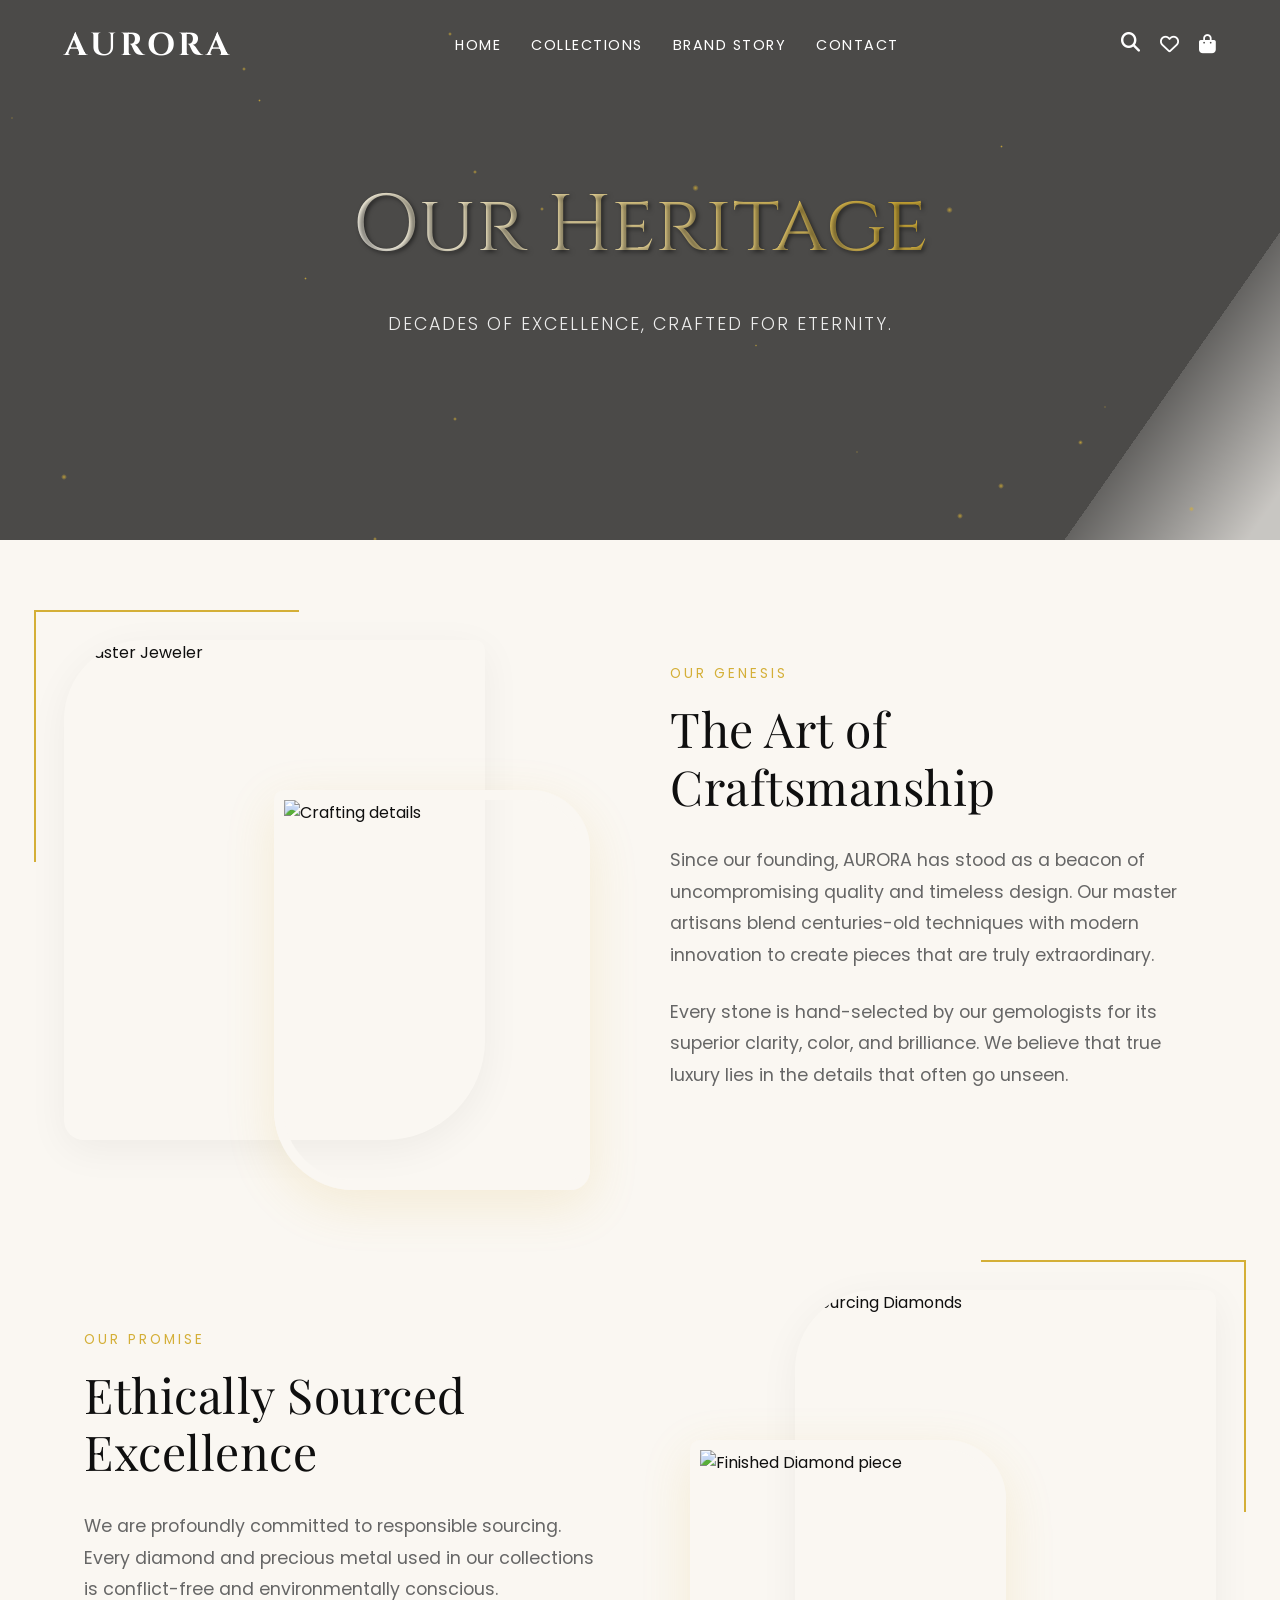
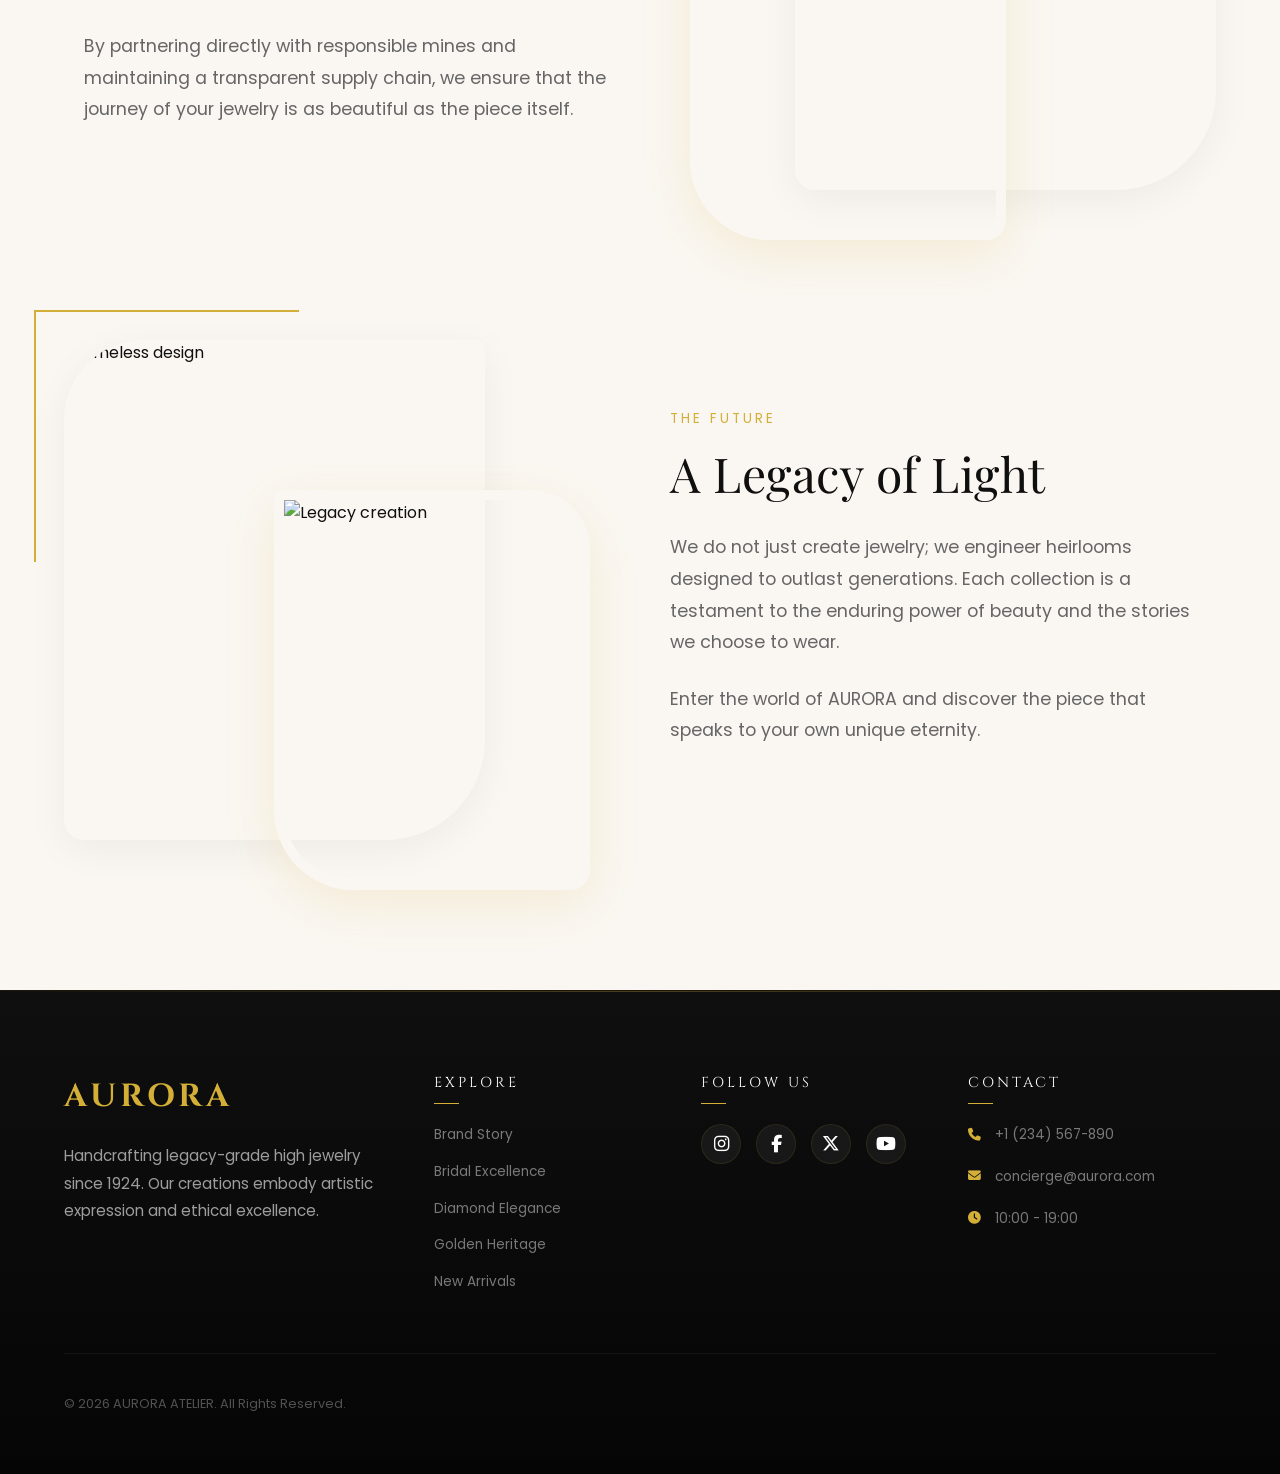
==== commit 94079f61: "changes on 12 march" ====
--- a/about.html
+++ b/about.html
@@ -6,7 +6,7 @@
     <meta name="viewport" content="width=device-width, initial-scale=1.0">
     <title>Brand Story | AURORA Luxury Jewelry</title>
     <!-- FontAwesome -->
-    <link rel="stylesheet" href="https://cdnjs.cloudflare.com/ajax/libs/font-awesome/6.4.0/css/all.min.css">
+    <link rel="stylesheet" href="https://cdnjs.cloudflare.com/ajax/libs/font-awesome/6.5.1/css/all.min.css">
     <link rel="stylesheet" href="style.css">
     <style>
         .story-section-page {
@@ -186,7 +186,7 @@
     <!-- Page Hero Section -->
     <section class="hero page-hero">
         <div class="hero-bg reveal-image"
-            style="background-image: url('https://images.pexels.com/photos/1446161/pexels-photo-1446161.jpeg');">
+            style="background-image: url('assets/about_hero.png');">
         </div>
         <div class="particles"></div>
         <div class="hero-content reveal-fade">
@@ -257,8 +257,40 @@
             <div class="footer-grid">
                 <div class="footer-brand">
                     <a href="index.html" class="logo">AURORA</a>
-                    <p>Discover handcrafted luxury jewelry designed for moments that last forever. Timeless elegance
-                        guaranteed.</p>
+                    <p>Handcrafting legacy-grade high jewelry since 1924. Our creations embody artistic expression and
+                        ethical excellence.</p>
+                </div>
+
+                <div class="footer-section">
+                    <h4>Explore</h4>
+                    <div class="footer-links">
+                        <a href="about.html">Brand Story</a>
+                        <a href="collections.html#bridal">Bridal Excellence</a>
+                        <a href="collections.html#diamonds">Diamond Elegance</a>
+                        <a href="collections.html#gold">Golden Heritage</a>
+                        <a href="collections.html#new">New Arrivals</a>
+                    </div>
+                </div>
+
+                <div class="footer-section">
+                    <h4>Follow Us</h4>
+                    <div class="footer-social">
+                        <a href="#" aria-label="Instagram"><i class="fa-brands fa-instagram"></i></a>
+                        <a href="#" aria-label="Facebook"><i class="fa-brands fa-facebook-f"></i></a>
+                        <a href="#" aria-label="Twitter"><i class="fa-brands fa-x-twitter"></i></a>
+                        <a href="#" aria-label="YouTube"><i class="fa-brands fa-youtube"></i></a>
+                    </div>
+                </div>
+
+                <div class="footer-section">
+                    <h4>Contact</h4>
+                    <div class="footer-links">
+                        <a href="tel:+1234567890" class="contact-item"><i class="fa-solid fa-phone"></i> +1 (234)
+                            567-890</a>
+                        <a href="mailto:concierge@aurora.com" class="contact-item"><i class="fa-solid fa-envelope"></i>
+                            concierge@aurora.com</a>
+                        <a href="contact.html" class="contact-item"><i class="fa-solid fa-clock"></i> 10:00 - 19:00</a>
+                    </div>
                 </div>
             </div>
 
--- a/style.css
+++ b/style.css
@@ -417,21 +417,40 @@
 
 /* Footer */
 .footer {
-  background-color: var(--primary-color);
-  color: var(--white);
-  padding: 80px 0 40px;
+  background: linear-gradient(180deg, #0f0f0f 0%, #050505 100%);
+  color: var(--white);
+  padding: 80px 0 60px;
+  position: relative;
+  border-top: 1px solid rgba(212, 175, 55, 0.1);
+}
+
+.footer::before {
+  content: '';
+  position: absolute;
+  top: 0;
+  left: 50%;
+  transform: translateX(-50%);
+  width: 100%;
+  height: 1px;
+  background: linear-gradient(90deg, transparent 0%, var(--secondary-color) 50%, transparent 100%);
+  opacity: 0.3;
 }
 
 .footer-grid {
   display: grid;
-  grid-template-columns: repeat(4, 1fr);
-  gap: 40px;
+  grid-template-columns: 1.5fr 1fr 1fr 1.2fr;
+  gap: 60px;
   margin-bottom: 60px;
 }
 
 .footer-brand {
-/* grid-column: span 2; */
   grid-column: span 1;
+}
+
+@media (min-width: 1400px) {
+  .footer-brand {
+    grid-column: span 1;
+  }
 }
 
 .footer-brand .logo {
@@ -441,78 +460,158 @@
 }
 
 .footer-brand p {
-  color: #aaaaaa;
-  max-width: 300px;
+  color: rgba(255, 255, 255, 0.6);
+  max-width: 320px;
+  margin-bottom: 30px;
+  font-size: 0.95rem;
+  line-height: 1.8;
+}
+
+.footer-social {
+  display: flex;
+  gap: 15px;
+}
+
+.footer-social a {
+  width: 40px;
+  height: 40px;
+  border-radius: 50%;
+  display: flex;
+  align-items: center;
+  justify-content: center;
+  background: rgba(255, 255, 255, 0.05);
+  border: 1px solid rgba(212, 175, 55, 0.1);
+  color: var(--white);
+  font-size: 1.1rem;
+  transition: all 0.4s cubic-bezier(0.165, 0.84, 0.44, 1);
+}
+
+.footer-social a:hover {
+  background: var(--secondary-color);
+  color: var(--primary-color);
+  transform: translateY(-5px);
+  box-shadow: 0 10px 20px rgba(212, 175, 55, 0.2);
+  border-color: var(--secondary-color);
 }
 
 .footer-section h4 {
   color: var(--white);
-  font-family: var(--font-body);
+  font-family: var(--font-display);
+  text-transform: uppercase;
+  letter-spacing: 3px;
+  margin-bottom: 30px;
+  font-size: 0.9rem;
+  position: relative;
+  display: block;
+}
+
+.footer-section h4::after {
+  content: '';
+  position: absolute;
+  bottom: -10px;
+  left: 0;
+  width: 25px;
+  height: 1px;
+  background: var(--secondary-color);
+}
+
+.footer-links {
+  display: flex;
+  flex-direction: column;
+  gap: 15px;
+}
+
+.footer-links a,
+.footer-links span {
+  color: rgba(255, 255, 255, 0.45);
+  font-size: 0.85rem;
+  transition: all 0.3s ease;
+  position: relative;
+  width: fit-content;
+}
+
+.group-label {
+  color: var(--secondary-color) !important;
+  font-family: var(--font-display);
+  font-size: 0.75rem !important;
   text-transform: uppercase;
   letter-spacing: 2px;
-  margin-bottom: 25px;
-  font-size: 1rem;
-  position: relative;
-  display: inline-block;
-}
-
-.footer-section h4::after {
+  margin-bottom: 5px;
+  opacity: 0.8;
+}
+
+.mt-10 {
+  margin-top: 15px;
+}
+
+.footer-links a::after {
   content: '';
   position: absolute;
-  bottom: -8px;
+  bottom: -2px;
   left: 0;
-  width: 30px;
+  width: 0;
   height: 1px;
-  background-color: var(--secondary-color);
-}
-
-.footer-links {
-  display: flex;
-  flex-direction: column;
-  gap: 15px;
-}
-
-.footer-links a {
-  color: #aaaaaa;
-  font-size: 0.9rem;
-  transition: var(--transition-fast);
+  background: var(--secondary-color);
+  transition: width 0.3s ease;
 }
 
 .footer-links a:hover {
   color: var(--secondary-color);
-  padding-left: 5px;
-}
-
-.footer-social {
-  display: flex;
-  gap: 15px;
-  margin-top: 20px;
-}
-
-.footer-social a {
-  display: flex;
-  align-items: center;
-  justify-content: center;
-  width: 40px;
-  height: 40px;
-  border: 1px solid rgba(255, 255, 255, 0.1);
-  border-radius: 50%;
-  color: var(--white);
-  transition: var(--transition-fast);
-}
-
-.footer-social a:hover {
-  background-color: var(--secondary-color);
-  border-color: var(--secondary-color);
-  transform: translateY(-3px);
-}
+}
+
+.footer-links a:hover::after {
+  width: 100%;
+}
+
+.footer-links span {
+  cursor: default;
+}
+
+.contact-item {
+  display: flex !important;
+  align-items: center;
+  gap: 12px;
+  margin-bottom: 5px;
+}
+
+.contact-item i {
+  color: var(--secondary-color);
+  font-size: 0.8rem;
+  width: 15px;
+}
+
 
 .footer-bottom {
-  text-align: center;
-  padding-top: 30px;
-  border-top: 1px solid rgba(255, 255, 255, 0.1);
-  color: #777777;
-  font-size: 0.85rem;
+  padding-top: 40px;
+  border-top: 1px solid rgba(255, 255, 255, 0.05);
+}
+
+.footer-bottom-content {
+  display: flex;
+  justify-content: space-between;
+  align-items: center;
+  flex-wrap: wrap;
+  gap: 20px;
+}
+
+.footer-bottom p {
+  color: rgba(255, 255, 255, 0.3);
+  font-size: 0.8rem;
+}
+
+.footer-legal {
+  display: flex;
+  gap: 30px;
+}
+
+.footer-legal a {
+  color: rgba(255, 255, 255, 0.3);
+  font-size: 0.8rem;
+  transition: color 0.3s ease;
+}
+
+.footer-legal a:hover {
+  color: var(--secondary-color);
 }
 
 /* Hero Section */
@@ -1153,30 +1252,95 @@
   background: var(--secondary-color);
 }
 
-.testimonial-grid {
-  display: grid;
-  grid-template-columns: repeat(auto-fit, minmax(320px, 1fr));
-  gap: 40px;
-  position: relative;
+.testimonial-slider-container {
+  position: relative;
+  overflow: visible;
+  /* Allow "outside" elements to show */
+  padding: 100px 0 120px;
   z-index: 2;
+  perspective: 2000px;
+  max-width: 1600px;
+  /* Limit container width for arrow placement */
+  margin: 0 auto;
+}
+
+.testimonial-track {
+  display: flex;
+  transition: transform 0.6s cubic-bezier(0.23, 1, 0.32, 1);
+  gap: 30px;
+  transform-style: preserve-3d;
 }
 
 .testimonial-card {
+  min-width: calc(33.333% - 20px);
   background: linear-gradient(145deg, rgba(20, 20, 20, 0.8) 0%, rgba(10, 10, 10, 0.95) 100%);
-  padding: 50px 40px;
+  padding: 35px 30px;
+  /* Reduced from 50px 40px */
   border-radius: 16px;
   border: 1px solid rgba(212, 175, 55, 0.15);
   box-shadow: 0 15px 35px rgba(0, 0, 0, 0.3);
   position: relative;
-  transition: all 0.6s cubic-bezier(0.19, 1, 0.22, 1);
+  transition: all 0.7s cubic-bezier(0.19, 1, 0.22, 1);
   display: flex;
   flex-direction: column;
+  opacity: 0.5;
+  transform: scale(0.9) rotateY(10deg);
+  filter: blur(1px);
+}
+
+.testimonial-card.active-card {
+  opacity: 1;
+  transform: scale(1.15) translateZ(100px) rotateY(0deg);
+  /* Stronger Z-push */
+  filter: blur(0);
+  border-color: rgba(212, 175, 55, 0.8);
+  box-shadow: 0 40px 80px rgba(0, 0, 0, 0.7), 0 0 40px rgba(212, 175, 55, 0.3);
+  z-index: 10;
+  animation: floatingCard 4s infinite ease-in-out;
+}
+
+@keyframes floatingCard {
+
+  0%,
+  100% {
+    transform: scale(1.15) translateZ(100px) translateY(0);
+  }
+
+  50% {
+    transform: scale(1.15) translateZ(110px) translateY(-10px);
+  }
+
+  /* More subtitle float */
+}
+
+.testimonial-card.active-card::after {
+  content: '';
+  position: absolute;
+  top: 0;
+  left: 0;
+  right: 0;
+  bottom: 0;
+  border-radius: 16px;
+  box-shadow: inset 0 0 20px rgba(212, 175, 55, 0.2);
+  pointer-events: none;
+}
+
+@media (max-width: 1024px) {
+  .testimonial-card {
+    min-width: calc(50% - 15px);
+  }
+}
+
+@media (max-width: 768px) {
+  .testimonial-card {
+    min-width: 100%;
+  }
 }
 
 .testimonial-card:hover {
-  transform: translateY(-10px);
+  transform: translateY(-10px) scale(1.02);
   border-color: rgba(212, 175, 55, 0.5);
-  box-shadow: 0 25px 50px rgba(0, 0, 0, 0.5), inset 0 0 20px rgba(212, 175, 55, 0.05);
+  box-shadow: 0 25px 50px rgba(0, 0, 0, 0.5), inset 0 0 20px rgba(212, 175, 55, 0.1);
 }
 
 .testimonial-card::before {
@@ -1197,18 +1361,24 @@
 
 .stars {
   color: var(--secondary-color);
+  margin-bottom: 15px;
+  /* Reduced from 25px */
+  font-size: 0.8rem;
+  /* Reduced from 0.9rem */
+  letter-spacing: 3px;
+  /* Reduced from 4px */
+  z-index: 2;
+  position: relative;
+}
+
+.review {
+  font-size: 1rem;
+  /* Reduced from 1.15rem */
+  font-style: italic;
   margin-bottom: 25px;
-  font-size: 0.9rem;
-  letter-spacing: 4px;
-  z-index: 2;
-  position: relative;
-}
-
-.review {
-  font-size: 1.15rem;
-  font-style: italic;
-  margin-bottom: 35px;
-  line-height: 1.8;
+  /* Reduced from 35px */
+  line-height: 1.6;
+  /* More compact */
   color: rgba(255, 255, 255, 0.85);
   position: relative;
   z-index: 2;
@@ -1226,8 +1396,10 @@
 }
 
 .client-img {
-  width: 60px;
-  height: 60px;
+  width: 50px;
+  /* Reduced from 60px */
+  height: 50px;
+  /* Reduced from 60px */
   border-radius: 50%;
   object-fit: cover;
   border: 2px solid var(--secondary-color);
@@ -1235,17 +1407,94 @@
 }
 
 .client-info h4 {
-  font-size: 1.1rem;
-  margin-bottom: 5px;
+  font-size: 1rem;
+  /* Reduced from 1.1rem */
+  margin-bottom: 2px;
   color: var(--white);
   letter-spacing: 1px;
 }
 
 .client-info span {
-  font-size: 0.85rem;
+  font-size: 0.75rem;
+  /* Reduced from 0.85rem */
   color: var(--secondary-color);
   text-transform: uppercase;
-  letter-spacing: 2px;
+  letter-spacing: 1.5px;
+}
+
+/* Slider Controls */
+.slider-control {
+  position: absolute;
+  top: 50%;
+  transform: translateY(-50%);
+  width: 50px;
+  height: 50px;
+  background: rgba(212, 175, 55, 0.1);
+  border: 1px solid rgba(212, 175, 55, 0.3);
+  border-radius: 50%;
+  color: var(--secondary-color);
+  display: flex;
+  align-items: center;
+  justify-content: center;
+  cursor: pointer;
+  z-index: 10;
+  transition: all 0.3s ease;
+  backdrop-filter: blur(5px);
+}
+
+.slider-control:hover {
+  background: var(--secondary-color);
+  color: var(--primary-color);
+  box-shadow: 0 0 20px rgba(212, 175, 55, 0.4);
+}
+
+.slider-control.prev {
+  left: -80px;
+  /* Move outside */
+}
+
+.slider-control.next {
+  right: -80px;
+  /* Move outside */
+}
+
+@media (max-width: 1400px) {
+  .slider-control.prev {
+    left: -20px;
+  }
+
+  .slider-control.next {
+    right: -20px;
+  }
+}
+
+.slider-dots {
+  display: flex;
+  justify-content: center;
+  gap: 15px;
+  margin-top: 70px;
+}
+
+.dot {
+  width: 12px;
+  height: 12px;
+  border-radius: 50%;
+  background: rgba(212, 175, 55, 0.2);
+  border: 1px solid rgba(212, 175, 55, 0.4);
+  cursor: pointer;
+  transition: all 0.3s ease;
+}
+
+.dot.active {
+  background: var(--secondary-color);
+  transform: scale(1.3);
+  box-shadow: 0 0 10px rgba(212, 175, 55, 0.5);
+}
+
+@media (max-width: 768px) {
+  .slider-control {
+    display: none;
+  }
 }
 
 /* Social Showcase */
@@ -1364,6 +1613,17 @@
     display: block;
     z-index: 1001;
   }
+
+  .footer-grid {
+    grid-template-columns: 1fr 1fr;
+    gap: 40px;
+  }
+}
+
+@media (max-width: 500px) {
+  .footer-grid {
+    grid-template-columns: 1fr;
+  }
 }
 
 /* =========================================
